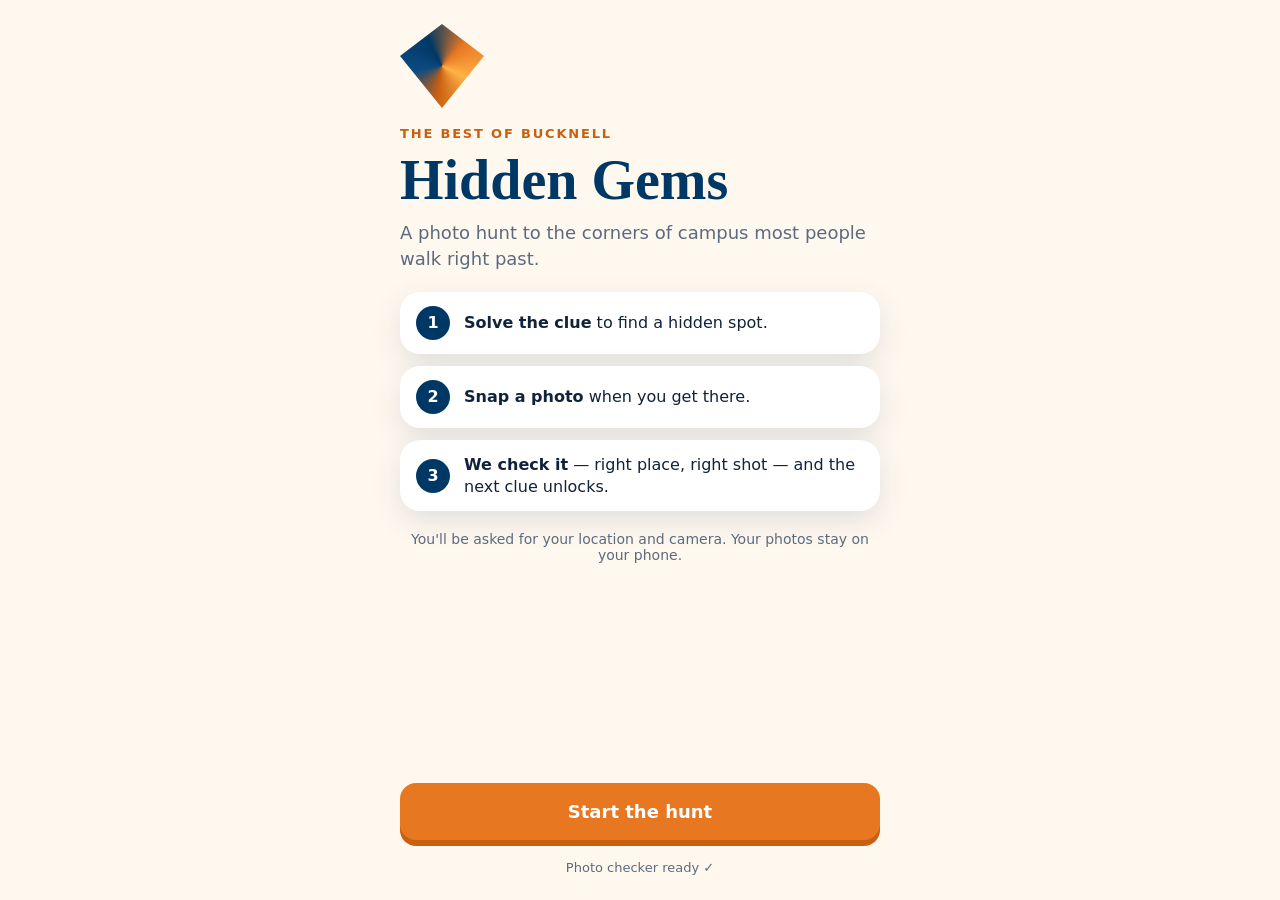
==== index.html @ e567fa02 "Hidden Gems: photo scavenger hunt PWA Co-Authored-By: Claude Opus 5.5 <noreply@anthropic.com>" ====
<!doctype html>
<html lang="en">
<head>
  <meta charset="utf-8">
  <meta name="viewport" content="width=device-width, initial-scale=1, viewport-fit=cover">
  <title>Hidden Gems · Bucknell</title>
  <meta name="description" content="A photo scavenger hunt to the corners of Bucknell most people walk past.">
  <meta name="theme-color" content="#003865">
  <link rel="manifest" href="manifest.webmanifest">
  <link rel="icon" href="icons/icon.svg" type="image/svg+xml">
  <link rel="apple-touch-icon" href="icons/icon-180.png">
  <meta name="apple-mobile-web-app-capable" content="yes">
  <meta name="mobile-web-app-capable" content="yes">
  <meta name="apple-mobile-web-app-status-bar-style" content="black-translucent">
  <meta name="apple-mobile-web-app-title" content="Hidden Gems">
  <link rel="stylesheet" href="styles.css">
  <script src="vendor/tf.min.js" defer></script>
  <script src="app.js" type="module"></script>
</head>
<body>
  <div class="judge-badge" id="judge-badge" hidden>Judge mode</div>

  <!-- Intro -->
  <section class="screen screen-intro" id="screen-intro">
    <div class="intro-hero">
      <div class="gem-logo" aria-hidden="true"></div>
      <p class="eyebrow">The Best of Bucknell</p>
      <h1>Hidden Gems</h1>
      <p class="lede">A photo hunt to the corners of campus most people walk right past.</p>
    </div>
    <ol class="how">
      <li><span>1</span><div><strong>Solve the clue</strong> to find a hidden spot.</div></li>
      <li><span>2</span><div><strong>Snap a photo</strong> when you get there.</div></li>
      <li><span>3</span><div><strong>We check it</strong> — right place, right shot — and the next clue unlocks.</div></li>
    </ol>
    <p class="fineprint">You'll be asked for your location and camera. Your photos stay on your phone.</p>
    <div class="actions">
      <button class="btn btn-primary" id="btn-start">Start the hunt</button>
      <button class="btn btn-ghost" id="btn-resume" hidden>Continue where I left off</button>
    </div>
    <p class="model-status" id="model-status" aria-live="polite"></p>
  </section>

  <!-- Clue -->
  <section class="screen screen-clue" id="screen-clue" hidden>
    <header class="topbar">
      <div class="facets" id="facets" aria-label="Progress"></div>
      <p class="counter" id="clue-counter"></p>
    </header>
    <article class="card clue-card">
      <p class="eyebrow">Clue</p>
      <p class="clue-text" id="clue-text"></p>
      <div class="hints" id="hints"></div>
      <button class="btn btn-link" id="btn-hint">Need a hint?</button>
    </article>
    <div class="heat" id="heat" aria-live="polite">
      <div class="heat-bar"><i></i><i></i><i></i><i></i><i></i></div>
      <p class="heat-label" id="heat-label">Finding your location…</p>
    </div>
    <div class="actions sticky">
      <label class="btn btn-primary btn-camera" for="photo-input">
        <svg viewBox="0 0 24 24" aria-hidden="true"><path d="M9 4 7.2 6H4a2 2 0 0 0-2 2v10a2 2 0 0 0 2 2h16a2 2 0 0 0 2-2V8a2 2 0 0 0-2-2h-3.2L15 4H9Zm3 4.5a4.5 4.5 0 1 1 0 9 4.5 4.5 0 0 1 0-9Zm0 2a2.5 2.5 0 1 0 0 5 2.5 2.5 0 0 0 0-5Z"/></svg>
        I'm here — take the photo
      </label>
      <input type="file" id="photo-input" accept="image/*" capture="environment" hidden>
    </div>
  </section>

  <!-- Checking / result -->
  <section class="screen screen-check" id="screen-check" hidden>
    <div class="photo-frame">
      <img id="check-photo" alt="Your photo">
      <div class="scan" id="scan"></div>
    </div>
    <ul class="checks">
      <li id="check-loc"><span class="dot"></span><div><strong>Location</strong><small></small></div></li>
      <li id="check-img"><span class="dot"></span><div><strong>Photo match</strong><small></small></div></li>
    </ul>
    <div class="result" id="result" hidden>
      <h2 id="result-title"></h2>
      <p id="result-body"></p>
      <div class="actions">
        <label class="btn btn-primary" for="photo-input" id="btn-retry">Try another photo</label>
        <button class="btn btn-ghost" id="btn-back">Back to the clue</button>
        <button class="btn btn-ghost" id="btn-keep" hidden>Keep this photo &amp; move on</button>
      </div>
    </div>
  </section>

  <!-- Found -->
  <section class="screen screen-found" id="screen-found" hidden>
    <div class="burst" aria-hidden="true"></div>
    <p class="eyebrow" id="found-counter"></p>
    <h2 id="found-name"></h2>
    <img class="found-photo" id="found-photo" alt="">
    <div class="card fact">
      <p class="eyebrow">Hidden fact</p>
      <p id="found-fact"></p>
    </div>
    <div class="actions">
      <button class="btn btn-primary" id="btn-next">Next clue</button>
    </div>
  </section>

  <!-- Album -->
  <section class="screen screen-album" id="screen-album" hidden>
    <canvas class="confetti" id="confetti" aria-hidden="true"></canvas>
    <p class="eyebrow">Hunt complete</p>
    <h1>Your Hidden Gems</h1>
    <p class="lede" id="album-summary"></p>
    <div class="album-grid" id="album-grid"></div>
    <div class="actions">
      <button class="btn btn-primary" id="btn-share" disabled>Preparing your album…</button>
      <button class="btn btn-ghost" id="btn-reset">Play again</button>
    </div>
  </section>

  <div class="toast" id="toast" role="status" hidden></div>
</body>
</html>
---- styles.css ----
:root {
  --navy: #003865;
  --navy-2: #0b4a80;
  --orange: #e87722;
  --orange-2: #c95f10;
  --cream: #fff8ef;
  --paper: #ffffff;
  --ink: #10233a;
  --muted: #5b6b7e;
  --line: #e7dccd;
  --ok: #1f8a5b;
  --bad: #c0392b;
  --radius: 20px;
  --shadow: 0 10px 30px rgba(0, 56, 101, .12);
  --serif: Georgia, "Times New Roman", serif;
  --sans: system-ui, -apple-system, "Segoe UI", Roboto, sans-serif;
}

* { box-sizing: border-box; }
html, body { margin: 0; }
body {
  font-family: var(--sans);
  color: var(--ink);
  background: var(--cream);
  min-height: 100dvh;
  -webkit-font-smoothing: antialiased;
  -webkit-tap-highlight-color: transparent;
}
[hidden] { display: none !important; }

.screen {
  max-width: 520px;
  margin: 0 auto;
  min-height: 100dvh;
  padding: calc(env(safe-area-inset-top) + 24px) 20px calc(env(safe-area-inset-bottom) + 24px);
  display: flex;
  flex-direction: column;
  gap: 20px;
  animation: enter .35s ease-out;
}
@keyframes enter { from { opacity: 0; transform: translateY(12px); } }

h1, h2 { font-family: var(--serif); color: var(--navy); margin: 0; line-height: 1.05; }
h1 { font-size: clamp(42px, 12vw, 56px); }
h2 { font-size: 34px; }
.eyebrow {
  margin: 0;
  font-size: 13px;
  font-weight: 700;
  letter-spacing: .14em;
  text-transform: uppercase;
  color: var(--orange-2);
}
.lede { margin: 0; font-size: 18px; line-height: 1.45; color: var(--muted); }
.fineprint { margin: 0; font-size: 14px; color: var(--muted); text-align: center; }

/* Buttons */
.actions { display: flex; flex-direction: column; gap: 10px; margin-top: auto; }
.actions.sticky {
  position: sticky;
  bottom: 0;
  padding-top: 12px;
  background: linear-gradient(to bottom, transparent, var(--cream) 30%);
}
.btn {
  appearance: none;
  border: 0;
  border-radius: 16px;
  padding: 18px 20px;
  font: 700 18px/1.2 var(--sans);
  text-align: center;
  cursor: pointer;
  display: flex;
  align-items: center;
  justify-content: center;
  gap: 10px;
  user-select: none;
  transition: transform .08s ease, background .2s ease;
}
.btn:active { transform: scale(.98); }
.btn:disabled { opacity: .6; cursor: default; }
.btn-primary { background: var(--orange); color: #fff; box-shadow: 0 6px 0 var(--orange-2); }
.btn-primary:active { box-shadow: 0 2px 0 var(--orange-2); transform: translateY(4px); }
.btn-ghost { background: transparent; color: var(--navy); border: 2px solid var(--line); }
.btn-link { background: none; color: var(--navy-2); padding: 8px 0 0; font-size: 16px; text-decoration: underline; justify-content: flex-start; }
.btn-camera svg { width: 26px; height: 26px; fill: currentColor; }

/* Intro */
.screen-intro { justify-content: center; }
.intro-hero { display: flex; flex-direction: column; gap: 10px; }
.gem-logo {
  width: 84px; height: 84px; margin-bottom: 8px;
  background: conic-gradient(from 45deg, var(--orange), #ffb347, var(--orange-2), var(--navy-2), var(--navy), var(--orange));
  clip-path: polygon(50% 0, 100% 38%, 50% 100%, 0 38%);
  animation: shimmer 6s linear infinite;
}
@keyframes shimmer { 50% { filter: brightness(1.25) saturate(1.2); } }
.how { list-style: none; padding: 0; margin: 0; display: grid; gap: 12px; }
.how li {
  display: flex; gap: 14px; align-items: center;
  background: var(--paper); border-radius: var(--radius); padding: 14px 16px;
  box-shadow: var(--shadow); font-size: 16px; line-height: 1.35;
}
.how span {
  flex: none; width: 34px; height: 34px; border-radius: 50%;
  display: grid; place-items: center;
  background: var(--navy); color: #fff; font-weight: 800;
}
.model-status { margin: 0; min-height: 1.2em; font-size: 13px; color: var(--muted); text-align: center; }

/* Clue */
.topbar { display: flex; align-items: center; justify-content: space-between; gap: 12px; }
.facets { display: flex; gap: 8px; }
.facets i {
  width: 22px; height: 22px; display: block;
  clip-path: polygon(50% 0, 100% 38%, 50% 100%, 0 38%);
  background: var(--line);
}
.facets i.done { background: linear-gradient(135deg, #ffb347, var(--orange)); }
.facets i.current { background: var(--navy); animation: pulse 1.6s ease-in-out infinite; }
@keyframes pulse { 50% { transform: scale(1.18); } }
.counter { margin: 0; font-weight: 700; color: var(--muted); font-size: 15px; }
.card { background: var(--paper); border-radius: var(--radius); padding: 22px; box-shadow: var(--shadow); }
.clue-card { display: flex; flex-direction: column; gap: 12px; border-top: 6px solid var(--orange); }
.clue-text { margin: 0; font-family: var(--serif); font-size: 24px; line-height: 1.35; color: var(--navy); }
.hints { display: grid; gap: 8px; }
.hints p, .hints figure {
  margin: 0; padding: 12px 14px; border-radius: 12px;
  background: #fff3e4; color: var(--ink); font-size: 16px; line-height: 1.4;
  animation: enter .3s ease-out;
}
.hints figure img { width: 100%; border-radius: 8px; filter: blur(6px); display: block; }
.hints figure figcaption { font-size: 14px; color: var(--muted); margin-top: 6px; }

.heat { display: flex; flex-direction: column; gap: 8px; align-items: center; }
.heat-bar { display: flex; gap: 6px; }
.heat-bar i {
  width: 44px; height: 10px; border-radius: 6px; background: var(--line); display: block;
  transition: background .4s ease;
}
.heat[data-level="0"] .heat-bar i:nth-child(-n+1) { background: #6fa8dc; }
.heat[data-level="1"] .heat-bar i:nth-child(-n+2) { background: #9ccfd8; }
.heat[data-level="2"] .heat-bar i:nth-child(-n+3) { background: #ffc46b; }
.heat[data-level="3"] .heat-bar i:nth-child(-n+4) { background: var(--orange); }
.heat[data-level="4"] .heat-bar i { background: #e2401c; }
.heat-label { margin: 0; font-size: 15px; font-weight: 600; color: var(--muted); }

/* Check */
.photo-frame {
  position: relative; border-radius: var(--radius); overflow: hidden;
  aspect-ratio: 3 / 4; max-height: 42dvh; background: var(--navy); box-shadow: var(--shadow);
  flex: none;
}
.photo-frame img { width: 100%; height: 100%; object-fit: cover; display: block; }
.scan {
  position: absolute; inset: 0;
  background: linear-gradient(to bottom, transparent 0, rgba(232, 119, 34, .0) 40%, rgba(232, 119, 34, .55) 50%, transparent 52%);
  background-size: 100% 200%;
  animation: scan 1.6s linear infinite;
}
.scan.off { display: none; }
@keyframes scan { from { background-position: 0 100%; } to { background-position: 0 -100%; } }
.checks { list-style: none; margin: 0; padding: 0; display: grid; gap: 10px; }
.checks li {
  display: flex; gap: 14px; align-items: center;
  background: var(--paper); border-radius: 14px; padding: 12px 16px;
}
.checks small { display: block; color: var(--muted); font-size: 14px; margin-top: 2px; }
.dot { flex: none; width: 26px; height: 26px; border-radius: 50%; border: 3px solid var(--line); border-top-color: var(--orange); animation: spin .8s linear infinite; }
@keyframes spin { to { transform: rotate(360deg); } }
.checks li.pass .dot, .checks li.fail .dot, .checks li.skip .dot { animation: none; border: 0; display: grid; place-items: center; color: #fff; font-weight: 900; font-size: 15px; }
.checks li.pass .dot { background: var(--ok); }
.checks li.pass .dot::after { content: "✓"; }
.checks li.fail .dot { background: var(--bad); }
.checks li.fail .dot::after { content: "✕"; }
.checks li.skip .dot { background: var(--muted); }
.checks li.skip .dot::after { content: "–"; }
.result { display: flex; flex-direction: column; gap: 10px; animation: enter .3s ease-out; }
.result h2 { font-size: 28px; }
.result p { margin: 0; font-size: 17px; line-height: 1.45; color: var(--muted); }

/* Found */
.screen-found { position: relative; text-align: center; align-items: stretch; }
.screen-found h2 { font-size: 38px; }
.found-photo { width: 100%; aspect-ratio: 1; object-fit: cover; border-radius: var(--radius); box-shadow: var(--shadow); border: 6px solid #fff; transform: rotate(-1.5deg); }
.fact { text-align: left; display: grid; gap: 8px; }
.fact p:last-child { margin: 0; font-size: 17px; line-height: 1.45; }
.burst {
  position: absolute; left: 50%; top: 40px; width: 280px; height: 280px; margin-left: -140px; z-index: -1;
  background: repeating-conic-gradient(from 0deg, rgba(232, 119, 34, .18) 0 10deg, transparent 10deg 20deg);
  border-radius: 50%;
  animation: spin 20s linear infinite;
}

/* Album */
.screen-album { position: relative; }
.confetti { position: fixed; inset: 0; width: 100%; height: 100%; pointer-events: none; z-index: 10; }
.album-grid { display: grid; grid-template-columns: 1fr 1fr; gap: 12px; }
.album-grid figure { margin: 0; background: var(--paper); border-radius: 16px; overflow: hidden; box-shadow: var(--shadow); }
.album-grid img { width: 100%; aspect-ratio: 1; object-fit: cover; display: block; }
.album-grid figcaption { padding: 10px 12px 12px; font-size: 14px; font-weight: 700; color: var(--navy); line-height: 1.3; }
.album-grid figcaption small { display: block; font-weight: 500; color: var(--muted); margin-top: 2px; }

/* Misc */
.toast {
  position: fixed; left: 50%; bottom: calc(env(safe-area-inset-bottom) + 24px); transform: translateX(-50%);
  background: var(--navy); color: #fff; padding: 12px 18px; border-radius: 12px; font-size: 15px;
  max-width: calc(100% - 32px); box-shadow: var(--shadow); z-index: 20; animation: enter .25s ease-out;
}
.judge-badge {
  position: fixed; top: calc(env(safe-area-inset-top) + 8px); right: 8px; z-index: 30;
  background: var(--navy); color: #fff; font-size: 11px; font-weight: 800; letter-spacing: .08em; text-transform: uppercase;
  padding: 4px 8px; border-radius: 6px; opacity: .85;
}

@media (prefers-reduced-motion: reduce) {
  *, *::before, *::after { animation: none !important; transition: none !important; }
}
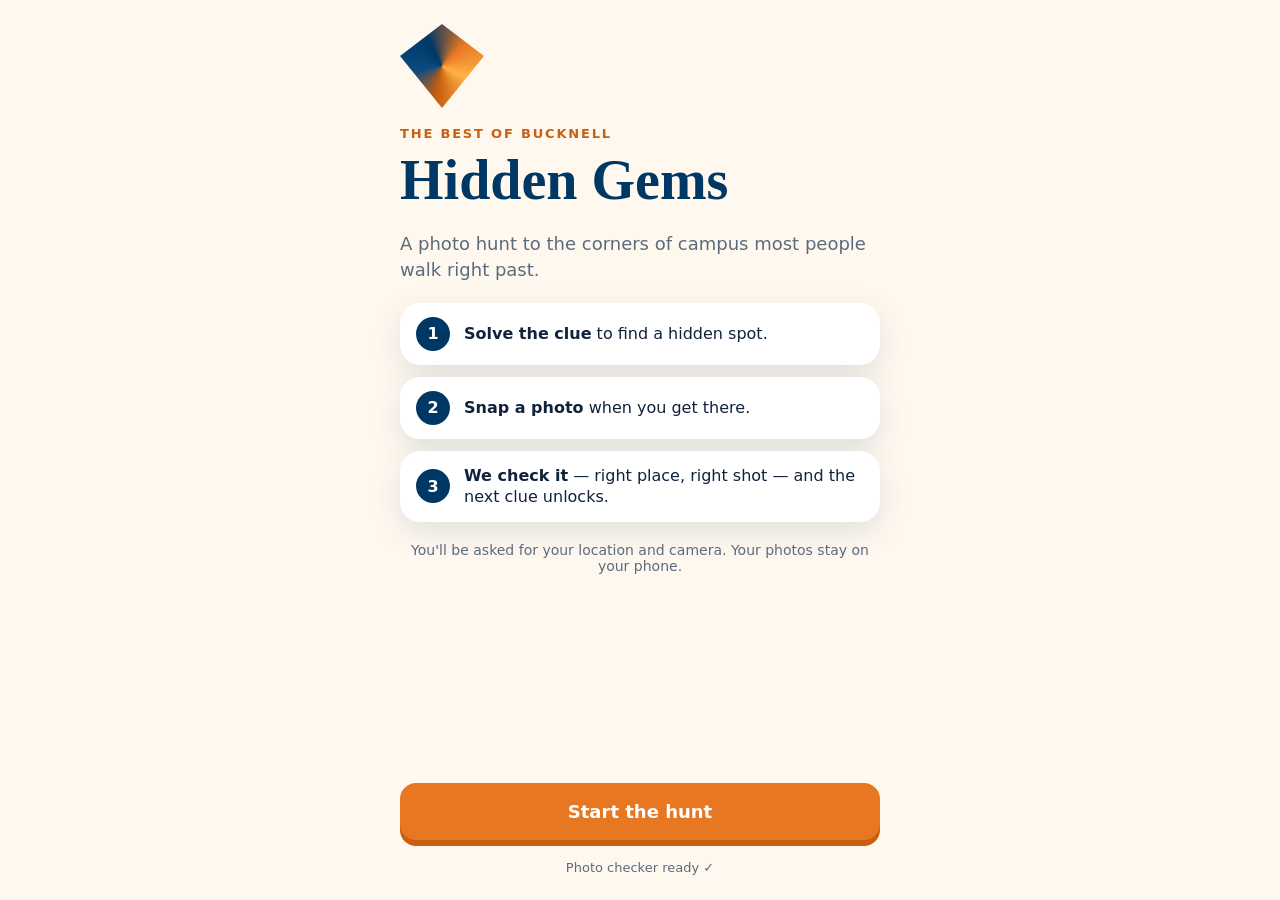
==== commit 9574d5cb: "Shutter text reveal for the intro title and found-gem names Co-Authored-By: Claude Opus 5.5 <noreply" ====
--- a/index.html
+++ b/index.html
@@ -25,7 +25,7 @@
     <div class="intro-hero">
       <div class="gem-logo" aria-hidden="true"></div>
       <p class="eyebrow">The Best of Bucknell</p>
-      <h1>Hidden Gems</h1>
+      <h1 id="intro-title">Hidden Gems</h1>
       <p class="lede">A photo hunt to the corners of campus most people walk right past.</p>
     </div>
     <ol class="how">
--- a/styles.css
+++ b/styles.css
@@ -216,3 +216,35 @@
 @media (prefers-reduced-motion: reduce) {
   *, *::before, *::after { animation: none !important; transition: none !important; }
 }
+
+/* Shutter text (shutter.js): letters blur in while three slices sweep across */
+.shutter .sh-word { display: inline-block; white-space: nowrap; }
+.shutter .sh-char { position: relative; display: inline-block; overflow: hidden; }
+.shutter .sh-main {
+  display: inline-block;
+  animation: sh-in .8s ease-out calc(var(--d) + .3s) backwards;
+}
+.shutter .sh-top, .shutter .sh-mid, .shutter .sh-bot {
+  position: absolute; inset: 0; pointer-events: none; opacity: 0;
+  animation: sh-sweep .7s ease-in-out var(--d) backwards;
+}
+.shutter .sh-top { color: var(--orange); clip-path: polygon(0 0, 100% 0, 100% 35%, 0 35%); }
+.shutter .sh-mid {
+  color: var(--navy-2); clip-path: polygon(0 35%, 100% 35%, 100% 65%, 0 65%);
+  animation-name: sh-sweep-back; animation-delay: calc(var(--d) + .1s);
+}
+.shutter .sh-bot {
+  color: var(--orange); clip-path: polygon(0 65%, 100% 65%, 100% 100%, 0 100%);
+  animation-delay: calc(var(--d) + .2s);
+}
+@keyframes sh-in { from { opacity: 0; filter: blur(10px); } to { opacity: 1; filter: blur(0); } }
+@keyframes sh-sweep {
+  0% { transform: translateX(-100%); opacity: 0; }
+  50% { opacity: 1; }
+  100% { transform: translateX(100%); opacity: 0; }
+}
+@keyframes sh-sweep-back {
+  0% { transform: translateX(100%); opacity: 0; }
+  50% { opacity: 1; }
+  100% { transform: translateX(-100%); opacity: 0; }
+}
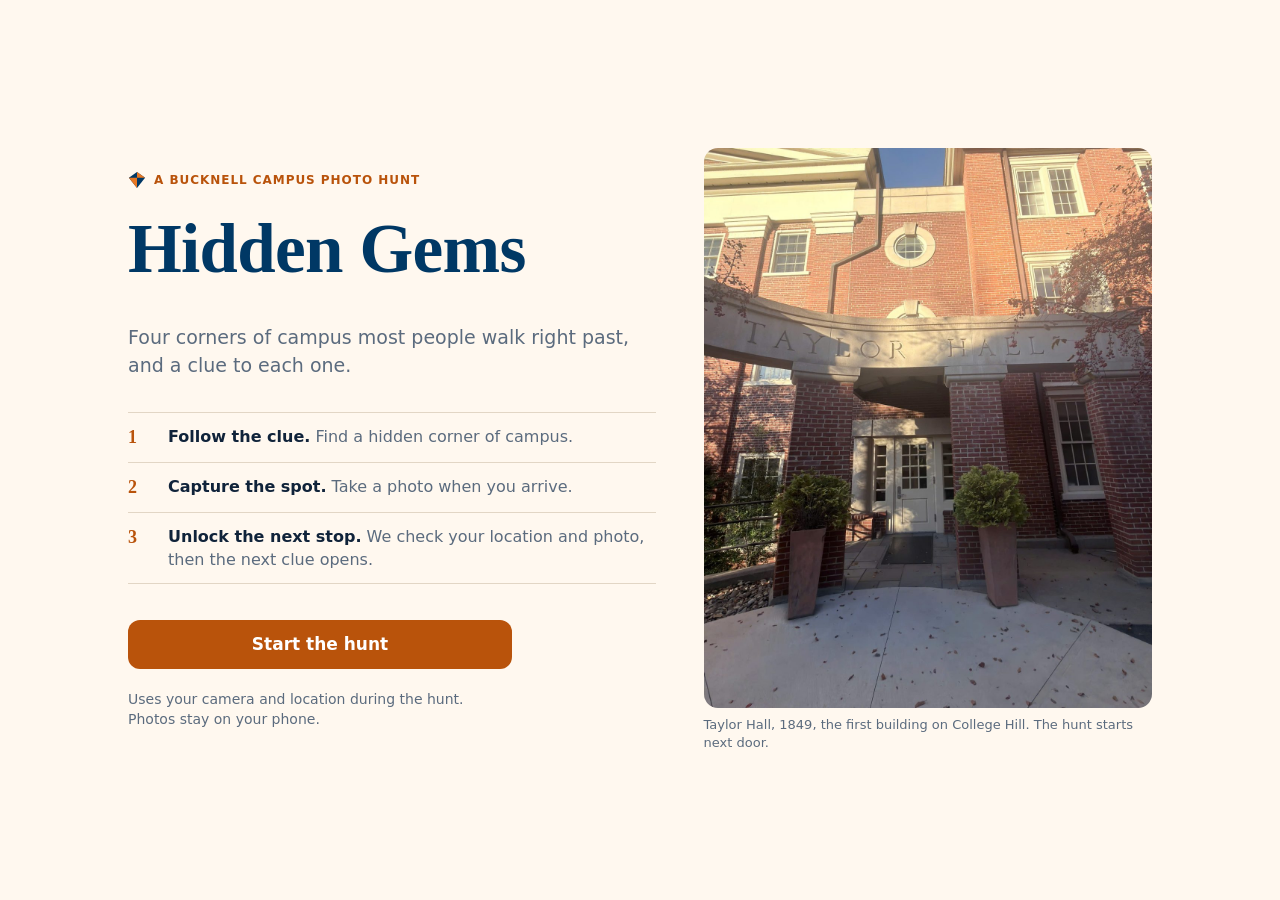
==== commit bbac4a66: "Field-guide redesign of the intro and calmer in-game UI - Intro: real Taylor Hall photo, two columns" ====
--- a/index.html
+++ b/index.html
@@ -22,23 +22,29 @@
 
   <!-- Intro -->
   <section class="screen screen-intro" id="screen-intro">
-    <div class="intro-hero">
-      <div class="gem-logo" aria-hidden="true"></div>
-      <p class="eyebrow">The Best of Bucknell</p>
+    <figure class="intro-photo">
+      <img src="images/taylor-hall.jpg" width="1200" height="1500"
+        alt="The carved stone arch reading TAYLOR HALL over a brick entrance, framed by crabapple branches">
+      <figcaption>Taylor Hall, 1849<span class="cap-long">, the first building on College Hill</span>. The hunt starts next door.</figcaption>
+    </figure>
+    <div class="intro-copy">
+      <p class="eyebrow brand">
+        <svg class="mark" viewBox="0 0 20 20" aria-hidden="true"><path d="M10 1 19 7.5 10 19 1 7.5Z" fill="#003865"/><path d="M10 1 19 7.5H10Z M1 7.5H10V19Z" fill="#e87722"/></svg>
+        A Bucknell campus photo hunt
+      </p>
       <h1 id="intro-title">Hidden Gems</h1>
-      <p class="lede">A photo hunt to the corners of campus most people walk right past.</p>
+      <p class="lede"><span id="stop-count">Four</span> corners of campus most people walk right past, and a clue to each one.</p>
+      <ol class="how">
+        <li><span class="num">1</span><p><strong>Follow the clue.</strong> Find a hidden corner of campus.</p></li>
+        <li><span class="num">2</span><p><strong>Capture the spot.</strong> Take a photo when you arrive.</p></li>
+        <li><span class="num">3</span><p><strong>Unlock the next stop.</strong> We check your location and photo, then the next clue opens.</p></li>
+      </ol>
+      <div class="intro-actions">
+        <button class="btn btn-primary" id="btn-resume" hidden>Continue your hunt</button>
+        <button class="btn btn-primary" id="btn-start">Start the hunt</button>
+        <p class="fineprint">Uses your camera and location during the hunt. Photos stay on your phone.</p>
+      </div>
     </div>
-    <ol class="how">
-      <li><span>1</span><div><strong>Solve the clue</strong> to find a hidden spot.</div></li>
-      <li><span>2</span><div><strong>Snap a photo</strong> when you get there.</div></li>
-      <li><span>3</span><div><strong>We check it</strong> — right place, right shot — and the next clue unlocks.</div></li>
-    </ol>
-    <p class="fineprint">You'll be asked for your location and camera. Your photos stay on your phone.</p>
-    <div class="actions">
-      <button class="btn btn-primary" id="btn-start">Start the hunt</button>
-      <button class="btn btn-ghost" id="btn-resume" hidden>Continue where I left off</button>
-    </div>
-    <p class="model-status" id="model-status" aria-live="polite"></p>
   </section>
 
   <!-- Clue -->
@@ -89,7 +95,6 @@
 
   <!-- Found -->
   <section class="screen screen-found" id="screen-found" hidden>
-    <div class="burst" aria-hidden="true"></div>
     <p class="eyebrow" id="found-counter"></p>
     <h2 id="found-name"></h2>
     <img class="found-photo" id="found-photo" alt="">
--- a/styles.css
+++ b/styles.css
@@ -1,17 +1,20 @@
 :root {
   --navy: #003865;
   --navy-2: #0b4a80;
-  --orange: #e87722;
-  --orange-2: #c95f10;
+  --orange: #e87722;      /* accents without text on them */
+  --orange-ink: #b9530b;  /* orange that carries text: 4.9:1 with white, 4.6:1 on cream */
+  --orange-ink-hover: #a2480a;
+  --orange-ink-active: #8a3d08;
   --cream: #fff8ef;
   --paper: #ffffff;
   --ink: #10233a;
-  --muted: #5b6b7e;
-  --line: #e7dccd;
+  --muted: #5b6b7e;       /* 5.1:1 on cream */
+  --line: #e2d6c5;
   --ok: #1f8a5b;
   --bad: #c0392b;
-  --radius: 20px;
-  --shadow: 0 10px 30px rgba(0, 56, 101, .12);
+  --radius: 14px;
+  --shadow: 0 8px 24px rgba(0, 56, 101, .12);
+  --s1: 8px; --s2: 12px; --s3: 16px; --s4: 24px; --s5: 32px; --s6: 48px;
   --serif: Georgia, "Times New Roman", serif;
   --sans: system-ui, -apple-system, "Segoe UI", Roboto, sans-serif;
 }
@@ -20,6 +23,8 @@
 html, body { margin: 0; }
 body {
   font-family: var(--sans);
+  font-size: 17px;
+  line-height: 1.5;
   color: var(--ink);
   background: var(--cream);
   min-height: 100dvh;
@@ -27,47 +32,49 @@
   -webkit-tap-highlight-color: transparent;
 }
 [hidden] { display: none !important; }
+:focus-visible { outline: 3px solid var(--navy); outline-offset: 3px; }
 
 .screen {
   max-width: 520px;
   margin: 0 auto;
   min-height: 100dvh;
-  padding: calc(env(safe-area-inset-top) + 24px) 20px calc(env(safe-area-inset-bottom) + 24px);
+  padding: calc(env(safe-area-inset-top) + var(--s4)) 20px calc(env(safe-area-inset-bottom) + var(--s4));
   display: flex;
   flex-direction: column;
-  gap: 20px;
-  animation: enter .35s ease-out;
-}
-@keyframes enter { from { opacity: 0; transform: translateY(12px); } }
-
-h1, h2 { font-family: var(--serif); color: var(--navy); margin: 0; line-height: 1.05; }
-h1 { font-size: clamp(42px, 12vw, 56px); }
-h2 { font-size: 34px; }
+  gap: var(--s4);
+  animation: enter .3s ease-out;
+}
+@keyframes enter { from { opacity: 0; transform: translateY(8px); } }
+
+h1, h2 { font-family: var(--serif); color: var(--navy); margin: 0; line-height: 1.05; font-weight: 700; }
+h1 { font-size: clamp(40px, 11vw, 56px); letter-spacing: -.01em; }
+h2 { font-size: 32px; }
+p { margin: 0; }
 .eyebrow {
-  margin: 0;
-  font-size: 13px;
+  font-size: 12px;
   font-weight: 700;
-  letter-spacing: .14em;
+  letter-spacing: .08em;
   text-transform: uppercase;
-  color: var(--orange-2);
-}
-.lede { margin: 0; font-size: 18px; line-height: 1.45; color: var(--muted); }
-.fineprint { margin: 0; font-size: 14px; color: var(--muted); text-align: center; }
+  color: var(--orange-ink);
+}
+.lede { font-size: 18px; line-height: 1.5; color: var(--muted); max-width: 36rem; }
+.fineprint { font-size: 14px; line-height: 1.45; color: var(--muted); }
 
 /* Buttons */
-.actions { display: flex; flex-direction: column; gap: 10px; margin-top: auto; }
+.actions { display: flex; flex-direction: column; gap: var(--s2); margin-top: auto; }
 .actions.sticky {
   position: sticky;
   bottom: 0;
-  padding-top: 12px;
+  padding-top: var(--s2);
   background: linear-gradient(to bottom, transparent, var(--cream) 30%);
 }
 .btn {
   appearance: none;
   border: 0;
-  border-radius: 16px;
-  padding: 18px 20px;
-  font: 700 18px/1.2 var(--sans);
+  border-radius: 12px;
+  min-height: 48px;
+  padding: 14px 20px;
+  font: 700 17px/1.2 var(--sans);
   text-align: center;
   cursor: pointer;
   display: flex;
@@ -75,67 +82,100 @@
   justify-content: center;
   gap: 10px;
   user-select: none;
-  transition: transform .08s ease, background .2s ease;
-}
-.btn:active { transform: scale(.98); }
-.btn:disabled { opacity: .6; cursor: default; }
-.btn-primary { background: var(--orange); color: #fff; box-shadow: 0 6px 0 var(--orange-2); }
-.btn-primary:active { box-shadow: 0 2px 0 var(--orange-2); transform: translateY(4px); }
-.btn-ghost { background: transparent; color: var(--navy); border: 2px solid var(--line); }
-.btn-link { background: none; color: var(--navy-2); padding: 8px 0 0; font-size: 16px; text-decoration: underline; justify-content: flex-start; }
-.btn-camera svg { width: 26px; height: 26px; fill: currentColor; }
-
-/* Intro */
-.screen-intro { justify-content: center; }
-.intro-hero { display: flex; flex-direction: column; gap: 10px; }
-.gem-logo {
-  width: 84px; height: 84px; margin-bottom: 8px;
-  background: conic-gradient(from 45deg, var(--orange), #ffb347, var(--orange-2), var(--navy-2), var(--navy), var(--orange));
-  clip-path: polygon(50% 0, 100% 38%, 50% 100%, 0 38%);
-  animation: shimmer 6s linear infinite;
-}
-@keyframes shimmer { 50% { filter: brightness(1.25) saturate(1.2); } }
-.how { list-style: none; padding: 0; margin: 0; display: grid; gap: 12px; }
+  transition: background-color .15s ease, border-color .15s ease, color .15s ease;
+}
+.btn:disabled { opacity: .55; cursor: default; }
+.btn-primary { background: var(--orange-ink); color: #fff; }
+.btn-primary:hover { background: var(--orange-ink-hover); }
+.btn-primary:active { background: var(--orange-ink-active); }
+.btn-ghost { background: transparent; color: var(--navy); border: 1.5px solid #c9bba6; }
+.btn-ghost:hover { border-color: var(--navy); background: rgba(0, 56, 101, .04); }
+.btn-ghost:active { background: rgba(0, 56, 101, .08); }
+.btn-ghost.armed { border-color: var(--bad); color: var(--bad); }
+.btn-link {
+  background: none; color: var(--navy-2); min-height: 44px; padding: 0;
+  font-size: 16px; font-weight: 600; text-decoration: underline; text-underline-offset: 3px;
+  justify-content: flex-start; align-self: flex-start;
+}
+.btn-link:hover { color: var(--navy); }
+.btn-camera svg { width: 24px; height: 24px; fill: currentColor; }
+
+/* Intro: one column on phones, text + photo side by side on desktop */
+.screen-intro { gap: var(--s4); }
+.intro-photo { margin: 0; display: grid; gap: var(--s1); }
+.intro-photo img {
+  display: block; width: 100%; height: auto;
+  aspect-ratio: 2 / 1; max-height: 26vh; object-fit: cover; object-position: 50% 36%;
+  border-radius: var(--radius);
+}
+.intro-photo figcaption { font-size: 13px; line-height: 1.4; color: var(--muted); }
+.intro-photo .cap-long { display: none; }
+.intro-copy { display: flex; flex-direction: column; gap: var(--s3); }
+.brand { display: flex; align-items: center; gap: var(--s1); }
+.brand .mark { width: 18px; height: 18px; flex: none; }
+.intro-copy h1 { white-space: nowrap; }
+.how { list-style: none; padding: 0; margin: var(--s1) 0 0; max-width: 36rem; }
 .how li {
-  display: flex; gap: 14px; align-items: center;
-  background: var(--paper); border-radius: var(--radius); padding: 14px 16px;
-  box-shadow: var(--shadow); font-size: 16px; line-height: 1.35;
-}
-.how span {
-  flex: none; width: 34px; height: 34px; border-radius: 50%;
-  display: grid; place-items: center;
-  background: var(--navy); color: #fff; font-weight: 800;
-}
-.model-status { margin: 0; min-height: 1.2em; font-size: 13px; color: var(--muted); text-align: center; }
+  display: grid; grid-template-columns: 28px 1fr; gap: var(--s2);
+  padding: var(--s2) 0; border-top: 1px solid var(--line);
+}
+.how li:last-child { border-bottom: 1px solid var(--line); }
+.how .num { font-family: var(--serif); font-size: 18px; font-weight: 700; color: var(--orange-ink); line-height: 1.4; }
+.how p { font-size: 16px; line-height: 1.45; color: var(--muted); }
+.how strong { color: var(--ink); }
+.intro-actions { display: flex; flex-direction: column; gap: var(--s2); margin-top: var(--s2); max-width: 24rem; }
+.intro-actions .fineprint { margin-top: var(--s1); }
+
+/* Short phones: put the photo after the copy so the CTA stays on the first screen. */
+@media (max-height: 720px) and (max-width: 899px) {
+  .intro-photo { order: 2; }
+  .intro-copy { order: 1; gap: var(--s2); }
+}
+
+@media (min-width: 900px) {
+  .screen-intro {
+    max-width: 1120px;
+    display: grid;
+    grid-template-columns: minmax(0, 1fr) minmax(0, 0.85fr);
+    align-items: center;
+    column-gap: var(--s6);
+    padding-left: var(--s6); padding-right: var(--s6);
+  }
+  .intro-photo { order: 2; }
+  .intro-photo img { aspect-ratio: 4 / 5; max-height: 78vh; object-position: 50% 40%; }
+  .intro-copy { order: 1; gap: var(--s4); max-width: 34rem; }
+  .intro-copy h1 { font-size: clamp(56px, 5.4vw, 72px); }
+  .intro-photo .cap-long { display: inline; }
+  .lede { font-size: 19px; }
+}
 
 /* Clue */
-.topbar { display: flex; align-items: center; justify-content: space-between; gap: 12px; }
-.facets { display: flex; gap: 8px; }
+.topbar { display: flex; align-items: center; justify-content: space-between; gap: var(--s2); }
+.facets { display: flex; gap: var(--s1); }
 .facets i {
-  width: 22px; height: 22px; display: block;
+  width: 18px; height: 18px; display: block;
   clip-path: polygon(50% 0, 100% 38%, 50% 100%, 0 38%);
   background: var(--line);
 }
-.facets i.done { background: linear-gradient(135deg, #ffb347, var(--orange)); }
-.facets i.current { background: var(--navy); animation: pulse 1.6s ease-in-out infinite; }
-@keyframes pulse { 50% { transform: scale(1.18); } }
-.counter { margin: 0; font-weight: 700; color: var(--muted); font-size: 15px; }
-.card { background: var(--paper); border-radius: var(--radius); padding: 22px; box-shadow: var(--shadow); }
-.clue-card { display: flex; flex-direction: column; gap: 12px; border-top: 6px solid var(--orange); }
-.clue-text { margin: 0; font-family: var(--serif); font-size: 24px; line-height: 1.35; color: var(--navy); }
-.hints { display: grid; gap: 8px; }
+.facets i.done { background: var(--orange); }
+.facets i.current { background: var(--navy); }
+.counter { font-weight: 700; color: var(--muted); font-size: 15px; }
+.card { background: var(--paper); border-radius: var(--radius); padding: var(--s4); border: 1px solid var(--line); }
+.clue-card { display: flex; flex-direction: column; gap: var(--s2); border-top: 4px solid var(--orange); }
+.clue-text { font-family: var(--serif); font-size: 24px; line-height: 1.35; color: var(--navy); }
+.hints { display: grid; gap: var(--s1); }
 .hints p, .hints figure {
-  margin: 0; padding: 12px 14px; border-radius: 12px;
-  background: #fff3e4; color: var(--ink); font-size: 16px; line-height: 1.4;
-  animation: enter .3s ease-out;
+  margin: 0; padding: var(--s2) 14px; border-radius: 10px;
+  background: #fff3e4; color: var(--ink); font-size: 16px; line-height: 1.45;
+  animation: enter .25s ease-out;
 }
 .hints figure img { width: 100%; border-radius: 8px; filter: blur(6px); display: block; }
 .hints figure figcaption { font-size: 14px; color: var(--muted); margin-top: 6px; }
 
-.heat { display: flex; flex-direction: column; gap: 8px; align-items: center; }
+.heat { display: flex; flex-direction: column; gap: var(--s1); align-items: center; text-align: center; }
 .heat-bar { display: flex; gap: 6px; }
 .heat-bar i {
-  width: 44px; height: 10px; border-radius: 6px; background: var(--line); display: block;
+  width: 44px; height: 8px; border-radius: 4px; background: var(--line); display: block;
   transition: background .4s ease;
 }
 .heat[data-level="0"] .heat-bar i:nth-child(-n+1) { background: #6fa8dc; }
@@ -143,68 +183,62 @@
 .heat[data-level="2"] .heat-bar i:nth-child(-n+3) { background: #ffc46b; }
 .heat[data-level="3"] .heat-bar i:nth-child(-n+4) { background: var(--orange); }
 .heat[data-level="4"] .heat-bar i { background: #e2401c; }
-.heat-label { margin: 0; font-size: 15px; font-weight: 600; color: var(--muted); }
+.heat-label { font-size: 15px; font-weight: 600; color: var(--muted); max-width: 30rem; }
 
 /* Check */
 .photo-frame {
   position: relative; border-radius: var(--radius); overflow: hidden;
-  aspect-ratio: 3 / 4; max-height: 42dvh; background: var(--navy); box-shadow: var(--shadow);
+  aspect-ratio: 3 / 4; max-height: 42dvh; background: var(--navy);
   flex: none;
 }
 .photo-frame img { width: 100%; height: 100%; object-fit: cover; display: block; }
 .scan {
   position: absolute; inset: 0;
-  background: linear-gradient(to bottom, transparent 0, rgba(232, 119, 34, .0) 40%, rgba(232, 119, 34, .55) 50%, transparent 52%);
+  background: linear-gradient(to bottom, transparent 0, rgba(232, 119, 34, 0) 40%, rgba(232, 119, 34, .5) 50%, transparent 52%);
   background-size: 100% 200%;
   animation: scan 1.6s linear infinite;
 }
 .scan.off { display: none; }
 @keyframes scan { from { background-position: 0 100%; } to { background-position: 0 -100%; } }
-.checks { list-style: none; margin: 0; padding: 0; display: grid; gap: 10px; }
+.checks { list-style: none; margin: 0; padding: 0; display: grid; gap: var(--s1); }
 .checks li {
   display: flex; gap: 14px; align-items: center;
-  background: var(--paper); border-radius: 14px; padding: 12px 16px;
+  background: var(--paper); border: 1px solid var(--line); border-radius: 12px; padding: var(--s2) var(--s3);
 }
 .checks small { display: block; color: var(--muted); font-size: 14px; margin-top: 2px; }
-.dot { flex: none; width: 26px; height: 26px; border-radius: 50%; border: 3px solid var(--line); border-top-color: var(--orange); animation: spin .8s linear infinite; }
+.dot { flex: none; width: 24px; height: 24px; border-radius: 50%; border: 3px solid var(--line); border-top-color: var(--orange); animation: spin .8s linear infinite; }
 @keyframes spin { to { transform: rotate(360deg); } }
-.checks li.pass .dot, .checks li.fail .dot, .checks li.skip .dot { animation: none; border: 0; display: grid; place-items: center; color: #fff; font-weight: 900; font-size: 15px; }
+.checks li.pass .dot, .checks li.fail .dot, .checks li.skip .dot, .checks li.unavailable .dot { animation: none; border: 0; display: grid; place-items: center; color: #fff; font-weight: 900; font-size: 14px; }
 .checks li.pass .dot { background: var(--ok); }
 .checks li.pass .dot::after { content: "✓"; }
 .checks li.fail .dot { background: var(--bad); }
 .checks li.fail .dot::after { content: "✕"; }
-.checks li.skip .dot { background: var(--muted); }
-.checks li.skip .dot::after { content: "–"; }
-.result { display: flex; flex-direction: column; gap: 10px; animation: enter .3s ease-out; }
+.checks li.skip .dot, .checks li.unavailable .dot { background: var(--muted); }
+.checks li.skip .dot::after, .checks li.unavailable .dot::after { content: "–"; }
+.result { display: flex; flex-direction: column; gap: var(--s2); animation: enter .25s ease-out; }
 .result h2 { font-size: 28px; }
-.result p { margin: 0; font-size: 17px; line-height: 1.45; color: var(--muted); }
+.result p { font-size: 17px; line-height: 1.5; color: var(--muted); }
 
 /* Found */
-.screen-found { position: relative; text-align: center; align-items: stretch; }
-.screen-found h2 { font-size: 38px; }
-.found-photo { width: 100%; aspect-ratio: 1; object-fit: cover; border-radius: var(--radius); box-shadow: var(--shadow); border: 6px solid #fff; transform: rotate(-1.5deg); }
-.fact { text-align: left; display: grid; gap: 8px; }
-.fact p:last-child { margin: 0; font-size: 17px; line-height: 1.45; }
-.burst {
-  position: absolute; left: 50%; top: 40px; width: 280px; height: 280px; margin-left: -140px; z-index: -1;
-  background: repeating-conic-gradient(from 0deg, rgba(232, 119, 34, .18) 0 10deg, transparent 10deg 20deg);
-  border-radius: 50%;
-  animation: spin 20s linear infinite;
-}
+.screen-found { text-align: center; align-items: stretch; }
+.screen-found h2 { font-size: 36px; }
+.found-photo { width: 100%; aspect-ratio: 1; object-fit: cover; border-radius: var(--radius); box-shadow: var(--shadow); border: 6px solid #fff; }
+.fact { text-align: left; display: grid; gap: var(--s1); }
+.fact p:last-child { font-size: 17px; line-height: 1.5; }
 
 /* Album */
 .screen-album { position: relative; }
 .confetti { position: fixed; inset: 0; width: 100%; height: 100%; pointer-events: none; z-index: 10; }
-.album-grid { display: grid; grid-template-columns: 1fr 1fr; gap: 12px; }
-.album-grid figure { margin: 0; background: var(--paper); border-radius: 16px; overflow: hidden; box-shadow: var(--shadow); }
+.album-grid { display: grid; grid-template-columns: 1fr 1fr; gap: var(--s2); }
+.album-grid figure { margin: 0; background: var(--paper); border: 1px solid var(--line); border-radius: 12px; overflow: hidden; }
 .album-grid img { width: 100%; aspect-ratio: 1; object-fit: cover; display: block; }
-.album-grid figcaption { padding: 10px 12px 12px; font-size: 14px; font-weight: 700; color: var(--navy); line-height: 1.3; }
+.album-grid figcaption { padding: 10px var(--s2) var(--s2); font-size: 14px; font-weight: 700; color: var(--navy); line-height: 1.3; }
 .album-grid figcaption small { display: block; font-weight: 500; color: var(--muted); margin-top: 2px; }
 
 /* Misc */
 .toast {
-  position: fixed; left: 50%; bottom: calc(env(safe-area-inset-bottom) + 24px); transform: translateX(-50%);
-  background: var(--navy); color: #fff; padding: 12px 18px; border-radius: 12px; font-size: 15px;
+  position: fixed; left: 50%; bottom: calc(env(safe-area-inset-bottom) + var(--s4)); transform: translateX(-50%);
+  background: var(--navy); color: #fff; padding: var(--s2) 18px; border-radius: 12px; font-size: 15px;
   max-width: calc(100% - 32px); box-shadow: var(--shadow); z-index: 20; animation: enter .25s ease-out;
 }
 .judge-badge {
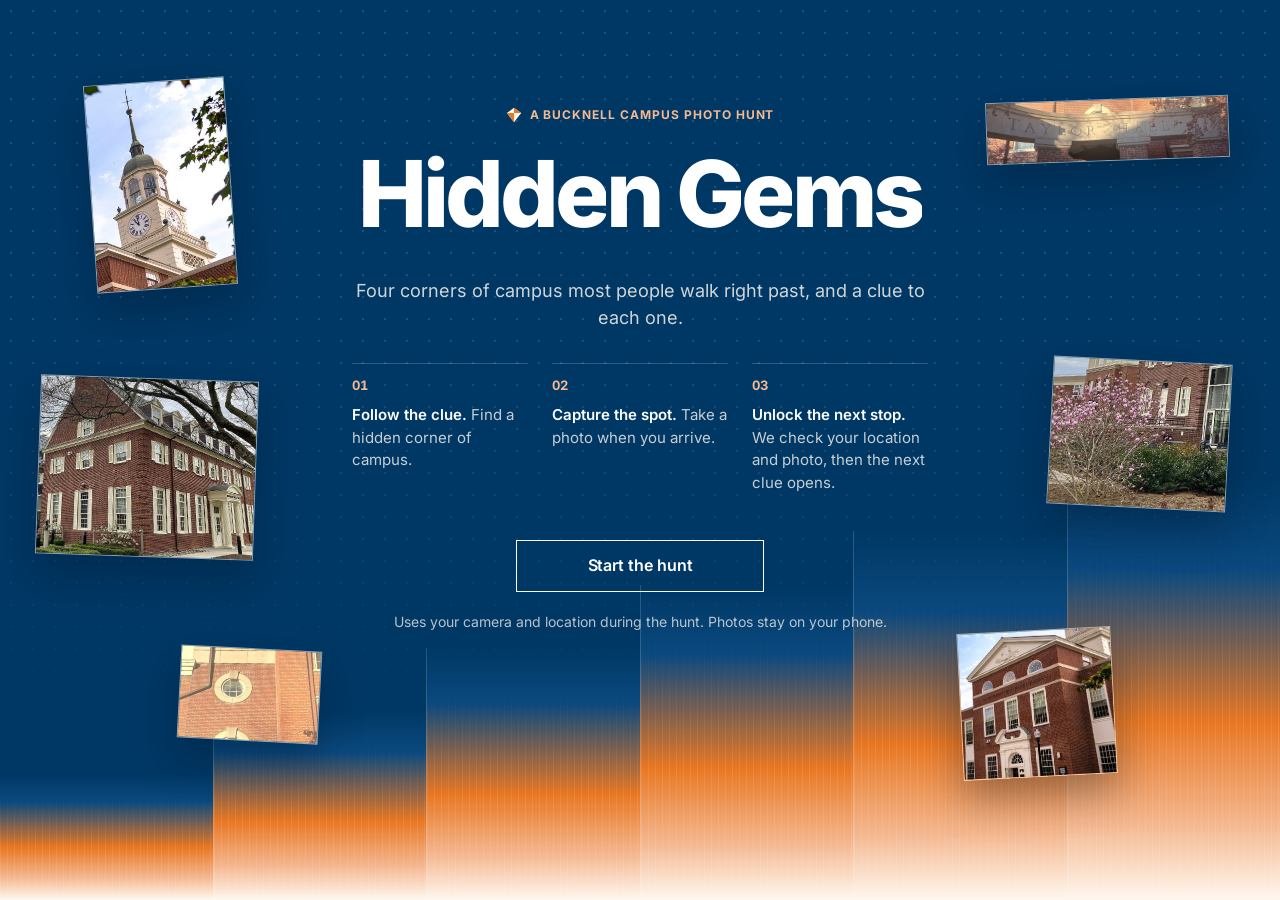
==== commit 51474058: "Slitted-glass hero with floating campus photos, Inter, square corners - Intro: navy hero with dot gr" ====
--- a/index.html
+++ b/index.html
@@ -13,6 +13,7 @@
   <meta name="mobile-web-app-capable" content="yes">
   <meta name="apple-mobile-web-app-status-bar-style" content="black-translucent">
   <meta name="apple-mobile-web-app-title" content="Hidden Gems">
+  <link rel="preload" href="fonts/inter-latin-wght-normal.woff2" as="font" type="font/woff2" crossorigin>
   <link rel="stylesheet" href="styles.css">
   <script src="vendor/tf.min.js" defer></script>
   <script src="app.js" type="module"></script>
@@ -22,26 +23,36 @@
 
   <!-- Intro -->
   <section class="screen screen-intro" id="screen-intro">
-    <figure class="intro-photo">
-      <img src="images/taylor-hall.jpg" width="1200" height="1500"
-        alt="The carved stone arch reading TAYLOR HALL over a brick entrance, framed by crabapple branches">
-      <figcaption>Taylor Hall, 1849<span class="cap-long">, the first building on College Hill</span>. The hunt starts next door.</figcaption>
-    </figure>
+    <div class="intro-bg" aria-hidden="true">
+      <div class="dots"></div>
+      <div class="bars">
+        <i style="--h:14%; --p:0s"></i><i style="--h:21%; --p:-1.2s"></i><i style="--h:28%; --p:-2.4s"></i>
+        <i style="--h:35%; --p:-3.6s"></i><i style="--h:41%; --p:-4.8s"></i><i style="--h:47%; --p:-6s"></i>
+      </div>
+    </div>
+    <div class="floats" aria-hidden="true">
+      <img class="float f1" src="images/float/library-tower.jpg" width="268" height="397" alt="">
+      <img class="float f2" src="images/float/hildreth.jpg" width="640" height="525" alt="">
+      <img class="float f3" src="images/float/taylor-arch.jpg" width="640" height="160" alt="">
+      <img class="float f4" src="images/float/magnolia.jpg" width="480" height="396" alt="">
+      <img class="float f5" src="images/float/taylor-window.jpg" width="504" height="330" alt="">
+      <img class="float f6" src="images/float/library-front.jpg" width="415" height="398" alt="">
+    </div>
     <div class="intro-copy">
       <p class="eyebrow brand">
-        <svg class="mark" viewBox="0 0 20 20" aria-hidden="true"><path d="M10 1 19 7.5 10 19 1 7.5Z" fill="#003865"/><path d="M10 1 19 7.5H10Z M1 7.5H10V19Z" fill="#e87722"/></svg>
+        <svg class="mark" viewBox="0 0 20 20" aria-hidden="true"><path d="M10 1 19 7.5 10 19 1 7.5Z" fill="#fff8ef"/><path d="M10 1 19 7.5H10Z M1 7.5H10V19Z" fill="#e87722"/></svg>
         A Bucknell campus photo hunt
       </p>
       <h1 id="intro-title">Hidden Gems</h1>
       <p class="lede"><span id="stop-count">Four</span> corners of campus most people walk right past, and a clue to each one.</p>
       <ol class="how">
-        <li><span class="num">1</span><p><strong>Follow the clue.</strong> Find a hidden corner of campus.</p></li>
-        <li><span class="num">2</span><p><strong>Capture the spot.</strong> Take a photo when you arrive.</p></li>
-        <li><span class="num">3</span><p><strong>Unlock the next stop.</strong> We check your location and photo, then the next clue opens.</p></li>
+        <li><span class="num">01</span><p><strong>Follow the clue.</strong> Find a hidden corner of campus.</p></li>
+        <li><span class="num">02</span><p><strong>Capture the spot.</strong> Take a photo when you arrive.</p></li>
+        <li><span class="num">03</span><p><strong>Unlock the next stop.</strong> We check your location and photo, then the next clue opens.</p></li>
       </ol>
       <div class="intro-actions">
-        <button class="btn btn-primary" id="btn-resume" hidden>Continue your hunt</button>
-        <button class="btn btn-primary" id="btn-start">Start the hunt</button>
+        <button class="btn btn-primary magnetic" id="btn-resume" hidden>Continue your hunt</button>
+        <button class="btn btn-primary magnetic" id="btn-start">Start the hunt</button>
         <p class="fineprint">Uses your camera and location during the hunt. Photos stay on your phone.</p>
       </div>
     </div>
@@ -95,8 +106,10 @@
 
   <!-- Found -->
   <section class="screen screen-found" id="screen-found" hidden>
-    <p class="eyebrow" id="found-counter"></p>
-    <h2 id="found-name"></h2>
+    <header class="found-head">
+      <p class="eyebrow" id="found-counter"></p>
+      <h2 id="found-name"></h2>
+    </header>
     <img class="found-photo" id="found-photo" alt="">
     <div class="card fact">
       <p class="eyebrow">Hidden fact</p>
--- a/styles.css
+++ b/styles.css
@@ -1,10 +1,18 @@
+@font-face {
+  font-family: "Inter";
+  src: url("fonts/inter-latin-wght-normal.woff2") format("woff2");
+  font-weight: 100 900;
+  font-style: normal;
+  font-display: swap;
+}
+
 :root {
   --navy: #003865;
   --navy-2: #0b4a80;
+  --navy-3: #002a4d;
   --orange: #e87722;      /* accents without text on them */
-  --orange-ink: #b9530b;  /* orange that carries text: 4.9:1 with white, 4.6:1 on cream */
-  --orange-ink-hover: #a2480a;
-  --orange-ink-active: #8a3d08;
+  --orange-ink: #b9530b;  /* orange that carries text on cream: 4.6:1 */
+  --peach: #f4b78f;       /* text accent on navy: 6.8:1 */
   --cream: #fff8ef;
   --paper: #ffffff;
   --ink: #10233a;
@@ -12,14 +20,13 @@
   --line: #e2d6c5;
   --ok: #1f8a5b;
   --bad: #c0392b;
-  --radius: 14px;
-  --shadow: 0 8px 24px rgba(0, 56, 101, .12);
+  --shadow: 0 18px 40px rgba(0, 20, 40, .35);
   --s1: 8px; --s2: 12px; --s3: 16px; --s4: 24px; --s5: 32px; --s6: 48px;
-  --serif: Georgia, "Times New Roman", serif;
-  --sans: system-ui, -apple-system, "Segoe UI", Roboto, sans-serif;
-}
-
-* { box-sizing: border-box; }
+  --sans: "Inter", system-ui, -apple-system, "Segoe UI", Roboto, sans-serif;
+  --glass: linear-gradient(to top, var(--cream) 0%, var(--peach) 18%, var(--orange) 42%, rgba(11, 74, 128, .92) 78%, rgba(0, 56, 101, 0) 100%);
+}
+
+* { box-sizing: border-box; border-radius: 0; }
 html, body { margin: 0; }
 body {
   font-family: var(--sans);
@@ -35,10 +42,11 @@
 :focus-visible { outline: 3px solid var(--navy); outline-offset: 3px; }
 
 .screen {
+  position: relative;
   max-width: 520px;
   margin: 0 auto;
   min-height: 100dvh;
-  padding: calc(env(safe-area-inset-top) + var(--s4)) 20px calc(env(safe-area-inset-bottom) + var(--s4));
+  padding: calc(env(safe-area-inset-top) + var(--s5)) 20px calc(env(safe-area-inset-bottom) + var(--s4));
   display: flex;
   flex-direction: column;
   gap: var(--s4);
@@ -46,9 +54,18 @@
 }
 @keyframes enter { from { opacity: 0; transform: translateY(8px); } }
 
-h1, h2 { font-family: var(--serif); color: var(--navy); margin: 0; line-height: 1.05; font-weight: 700; }
-h1 { font-size: clamp(40px, 11vw, 56px); letter-spacing: -.01em; }
-h2 { font-size: 32px; }
+/* Game screens carry a thin strip of the glass bars as their signature. */
+.screen:not(.screen-intro)::before {
+  content: "";
+  position: absolute; top: 0; left: 0; right: 0; height: 6px;
+  background: linear-gradient(90deg,
+    var(--navy) 0 16.66%, var(--navy-2) 0 33.33%, var(--orange) 0 50%,
+    var(--peach) 0 66.66%, var(--orange) 0 83.33%, var(--navy) 0);
+}
+
+h1, h2 { font-family: var(--sans); color: var(--navy); margin: 0; line-height: 1; font-weight: 800; letter-spacing: -.03em; }
+h1 { font-size: clamp(40px, 11vw, 56px); }
+h2 { font-size: 30px; }
 p { margin: 0; }
 .eyebrow {
   font-size: 12px;
@@ -60,7 +77,7 @@
 .lede { font-size: 18px; line-height: 1.5; color: var(--muted); max-width: 36rem; }
 .fineprint { font-size: 14px; line-height: 1.45; color: var(--muted); }
 
-/* Buttons */
+/* Buttons: square corners everywhere */
 .actions { display: flex; flex-direction: column; gap: var(--s2); margin-top: auto; }
 .actions.sticky {
   position: sticky;
@@ -71,10 +88,10 @@
 .btn {
   appearance: none;
   border: 0;
-  border-radius: 12px;
   min-height: 48px;
   padding: 14px 20px;
-  font: 700 17px/1.2 var(--sans);
+  font: 600 16px/1.2 var(--sans);
+  letter-spacing: -.005em;
   text-align: center;
   cursor: pointer;
   display: flex;
@@ -85,12 +102,12 @@
   transition: background-color .15s ease, border-color .15s ease, color .15s ease;
 }
 .btn:disabled { opacity: .55; cursor: default; }
-.btn-primary { background: var(--orange-ink); color: #fff; }
-.btn-primary:hover { background: var(--orange-ink-hover); }
-.btn-primary:active { background: var(--orange-ink-active); }
-.btn-ghost { background: transparent; color: var(--navy); border: 1.5px solid #c9bba6; }
-.btn-ghost:hover { border-color: var(--navy); background: rgba(0, 56, 101, .04); }
-.btn-ghost:active { background: rgba(0, 56, 101, .08); }
+.btn-primary { background: var(--navy); color: #fff; }
+.btn-primary:hover { background: var(--navy-2); }
+.btn-primary:active { background: var(--navy-3); }
+.btn-ghost { background: transparent; color: var(--navy); border: 1.5px solid var(--navy); }
+.btn-ghost:hover { background: rgba(0, 56, 101, .06); }
+.btn-ghost:active { background: rgba(0, 56, 101, .12); }
 .btn-ghost.armed { border-color: var(--bad); color: var(--bad); }
 .btn-link {
   background: none; color: var(--navy-2); min-height: 44px; padding: 0;
@@ -98,58 +115,140 @@
   justify-content: flex-start; align-self: flex-start;
 }
 .btn-link:hover { color: var(--navy); }
-.btn-camera svg { width: 24px; height: 24px; fill: currentColor; }
-
-/* Intro: one column on phones, text + photo side by side on desktop */
-.screen-intro { gap: var(--s4); }
-.intro-photo { margin: 0; display: grid; gap: var(--s1); }
-.intro-photo img {
-  display: block; width: 100%; height: auto;
-  aspect-ratio: 2 / 1; max-height: 26vh; object-fit: cover; object-position: 50% 36%;
-  border-radius: var(--radius);
-}
-.intro-photo figcaption { font-size: 13px; line-height: 1.4; color: var(--muted); }
-.intro-photo .cap-long { display: none; }
-.intro-copy { display: flex; flex-direction: column; gap: var(--s3); }
-.brand { display: flex; align-items: center; gap: var(--s1); }
-.brand .mark { width: 18px; height: 18px; flex: none; }
-.intro-copy h1 { white-space: nowrap; }
-.how { list-style: none; padding: 0; margin: var(--s1) 0 0; max-width: 36rem; }
+.btn-camera svg { width: 22px; height: 22px; fill: currentColor; }
+
+/* ---------- Intro: navy hero, slitted-glass bars, floating photos ---------- */
+.screen-intro {
+  max-width: none;
+  overflow: hidden;
+  background: var(--navy);
+  color: var(--cream);
+  padding: calc(env(safe-area-inset-top) + var(--s4)) 20px calc(env(safe-area-inset-bottom) + var(--s4));
+  gap: var(--s4);
+  --sh-b: var(--cream);
+  --band: max(27vh, 190px);
+}
+.intro-bg { position: absolute; inset: 0; z-index: 0; pointer-events: none; }
+.dots {
+  position: absolute; inset: 0;
+  background-image: radial-gradient(rgba(255, 248, 239, .13) 1px, transparent 1.6px);
+  background-size: 22px 22px;
+  -webkit-mask-image: linear-gradient(to bottom, #000 35%, transparent 80%);
+  mask-image: linear-gradient(to bottom, #000 35%, transparent 80%);
+}
+.bars {
+  position: absolute; left: 0; right: 0; top: 0;
+  height: calc(env(safe-area-inset-top) + var(--s4) + var(--band));
+  display: flex; align-items: flex-end;
+  --k: 1.7;
+  -webkit-mask-image: linear-gradient(to top, transparent 0, #000 40%);
+  mask-image: linear-gradient(to top, transparent 0, #000 40%);
+}
+.bars i {
+  position: relative; flex: 1; height: calc(var(--h) * var(--k, 1));
+  min-height: 0;
+  background: var(--glass);
+  border-left: 1px solid rgba(255, 248, 239, .16);
+  transform-origin: bottom;
+  animation: pulse-bar 7s ease-in-out var(--p) infinite alternate;
+}
+.bars i:first-child { border-left: 0; }
+/* fine vertical reeds give the "slitted glass" texture */
+.bars i::after {
+  content: ""; position: absolute; inset: 0;
+  background: repeating-linear-gradient(90deg, rgba(255, 255, 255, .09) 0 1px, transparent 1px 7px);
+  -webkit-mask-image: linear-gradient(to top, #000 45%, transparent 85%);
+  mask-image: linear-gradient(to top, #000 45%, transparent 85%);
+}
+@keyframes pulse-bar { from { transform: scaleY(.9); } to { transform: scaleY(1.04); } }
+
+.floats { position: relative; z-index: 1; height: var(--band); margin: 0 -20px; pointer-events: none; }
+.float {
+  position: absolute; display: block; height: auto;
+  border: 1px solid rgba(255, 248, 239, .55);
+  box-shadow: var(--shadow);
+  transform: rotate(var(--r));
+  animation: drift var(--t, 8s) ease-in-out var(--p, 0s) infinite alternate;
+}
+@keyframes drift {
+  from { transform: translateY(-6px) rotate(var(--r)); }
+  to { transform: translateY(8px) rotate(var(--r)); }
+}
+/* phone collage: four photos in the top band */
+/* widths are capped by the band height so tall photos never spill onto the title */
+.f1 { left: 6%;  top: 4%;  width: min(25vw, calc(var(--band) * .6));  --r: -4deg; --t: 8s; }
+.f2 { left: 30%; top: 16%; width: min(44vw, calc(var(--band) * .95)); --r: 2deg;  --t: 9s; --p: -2s; }
+.f3 { left: 3%;  top: 70%; width: min(46vw, calc(var(--band) * 1.05)); --r: -2deg; --t: 7.5s; --p: -4s; }
+.f4 { right: 5%; top: 2%;  width: min(27vw, calc(var(--band) * .8));  --r: 3deg;  --t: 8.5s; --p: -1s; }
+.f5, .f6 { display: none; }
+
+.intro-copy {
+  position: relative; z-index: 2;
+  display: flex; flex-direction: column; align-items: center; text-align: center;
+  gap: var(--s3);
+  width: 100%; max-width: 36rem; margin: 0 auto;
+}
+.screen-intro .eyebrow { color: var(--peach); }
+.brand { display: flex; align-items: center; justify-content: center; gap: var(--s1); }
+.brand .mark { width: 16px; height: 16px; flex: none; }
+.screen-intro h1 { color: #fff; font-size: clamp(48px, 14vw, 104px); white-space: nowrap; letter-spacing: -.045em; }
+.screen-intro .lede { color: rgba(255, 248, 239, .82); }
+.how { list-style: none; padding: 0; margin: var(--s1) 0 0; width: 100%; text-align: left; }
 .how li {
-  display: grid; grid-template-columns: 28px 1fr; gap: var(--s2);
-  padding: var(--s2) 0; border-top: 1px solid var(--line);
-}
-.how li:last-child { border-bottom: 1px solid var(--line); }
-.how .num { font-family: var(--serif); font-size: 18px; font-weight: 700; color: var(--orange-ink); line-height: 1.4; }
-.how p { font-size: 16px; line-height: 1.45; color: var(--muted); }
-.how strong { color: var(--ink); }
-.intro-actions { display: flex; flex-direction: column; gap: var(--s2); margin-top: var(--s2); max-width: 24rem; }
-.intro-actions .fineprint { margin-top: var(--s1); }
-
-/* Short phones: put the photo after the copy so the CTA stays on the first screen. */
+  display: grid; grid-template-columns: 32px 1fr; gap: var(--s2); align-content: start;
+  padding: 10px 0; border-top: 1px solid rgba(255, 248, 239, .18);
+}
+.how li:last-child { border-bottom: 1px solid rgba(255, 248, 239, .18); }
+.how .num { font-size: 13px; font-weight: 700; color: var(--peach); line-height: 1.7; font-variant-numeric: tabular-nums; }
+.how p { font-size: 15px; line-height: 1.5; color: rgba(255, 248, 239, .78); }
+.how strong { color: #fff; font-weight: 600; }
+.intro-actions { display: flex; flex-direction: column; align-items: center; gap: var(--s2); margin-top: var(--s2); width: 100%; }
+.screen-intro .btn-primary {
+  min-width: 248px; min-height: 52px; padding: 0 32px;
+  background: transparent; color: #fff;
+  border: 1.5px solid var(--cream);
+  font-size: 16px; font-weight: 600;
+  transition: transform .45s cubic-bezier(.2, .9, .25, 1.25), background-color .15s ease;
+}
+.screen-intro .btn-primary:hover { background: rgba(255, 248, 239, .12); }
+.screen-intro .btn-primary:active { background: rgba(255, 248, 239, .2); }
+.screen-intro .btn-ghost {
+  min-height: 44px; padding: 0 var(--s2);
+  background: transparent; border: 0; color: rgba(255, 248, 239, .82);
+  font-weight: 500; text-decoration: underline; text-underline-offset: 3px;
+}
+.screen-intro .btn-ghost:hover { color: #fff; background: transparent; }
+.screen-intro .btn-ghost.armed { color: var(--peach); }
+.screen-intro :focus-visible { outline-color: var(--peach); }
+.screen-intro .fineprint { color: rgba(255, 248, 239, .72); margin-top: var(--s1); }
+
 @media (max-height: 720px) and (max-width: 899px) {
-  .intro-photo { order: 2; }
-  .intro-copy { order: 1; gap: var(--s2); }
+  .screen-intro { --band: max(20vh, 130px); gap: var(--s3); }
+  .intro-copy { gap: var(--s2); }
+  .screen-intro h1 { font-size: clamp(44px, 12vw, 64px); }
 }
 
 @media (min-width: 900px) {
-  .screen-intro {
-    max-width: 1120px;
-    display: grid;
-    grid-template-columns: minmax(0, 1fr) minmax(0, 0.85fr);
-    align-items: center;
-    column-gap: var(--s6);
-    padding-left: var(--s6); padding-right: var(--s6);
-  }
-  .intro-photo { order: 2; }
-  .intro-photo img { aspect-ratio: 4 / 5; max-height: 78vh; object-position: 50% 40%; }
-  .intro-copy { order: 1; gap: var(--s4); max-width: 34rem; }
-  .intro-copy h1 { font-size: clamp(56px, 5.4vw, 72px); }
-  .intro-photo .cap-long { display: inline; }
-  .lede { font-size: 19px; }
-}
-
-/* Clue */
+  .screen-intro { justify-content: center; padding-left: var(--s6); padding-right: var(--s6); }
+  .bars { top: auto; bottom: 0; height: 100%; --k: 1; -webkit-mask-image: none; mask-image: none; }
+  .floats { position: absolute; inset: 0; height: auto; margin: 0; }
+  .intro-copy { max-width: min(36rem, 50vw); padding-bottom: 18vh; gap: var(--s4); }
+  .screen-intro h1 { font-size: clamp(56px, 7.2vw, 104px); }
+  .how { display: grid; grid-template-columns: repeat(3, 1fr); gap: var(--s4); }
+  .how li { grid-template-columns: 1fr; gap: var(--s1); border-bottom: 0; }
+  .how li:last-child { border-bottom: 0; }
+  .f1 { left: 7%;  top: 9%;  width: clamp(110px, 11vw, 170px); }
+  .f2 { left: 3%;  top: 42%; width: clamp(150px, 17vw, 260px); }
+  .f3 { left: auto; right: 4%; top: 11%; width: clamp(170px, 19vw, 300px); }
+  .f4 { right: 4%; top: 40%; width: clamp(130px, 14vw, 220px); }
+  .f5 { display: block; left: 14%; top: 72%; width: clamp(110px, 11vw, 170px); --r: 3deg; --t: 9.5s; --p: -3s; }
+  .f6 { display: block; right: 13%; top: 70%; width: clamp(120px, 12vw, 190px); --r: -3deg; --t: 8s; --p: -5s; }
+}
+@media (min-width: 900px) and (max-width: 1199px) {
+  .f5, .f6 { display: none; }
+}
+
+/* ---------- Clue ---------- */
 .topbar { display: flex; align-items: center; justify-content: space-between; gap: var(--s2); }
 .facets { display: flex; gap: var(--s1); }
 .facets i {
@@ -159,25 +258,22 @@
 }
 .facets i.done { background: var(--orange); }
 .facets i.current { background: var(--navy); }
-.counter { font-weight: 700; color: var(--muted); font-size: 15px; }
-.card { background: var(--paper); border-radius: var(--radius); padding: var(--s4); border: 1px solid var(--line); }
-.clue-card { display: flex; flex-direction: column; gap: var(--s2); border-top: 4px solid var(--orange); }
-.clue-text { font-family: var(--serif); font-size: 24px; line-height: 1.35; color: var(--navy); }
+.counter { font-weight: 700; color: var(--muted); font-size: 14px; letter-spacing: .02em; }
+.card { background: var(--paper); padding: var(--s4); border: 1px solid var(--line); }
+.clue-card { display: flex; flex-direction: column; gap: var(--s2); border-left: 4px solid var(--orange); }
+.clue-text { font-size: 22px; line-height: 1.4; font-weight: 600; letter-spacing: -.015em; color: var(--navy); }
 .hints { display: grid; gap: var(--s1); }
 .hints p, .hints figure {
-  margin: 0; padding: var(--s2) 14px; border-radius: 10px;
+  margin: 0; padding: var(--s2) 14px;
   background: #fff3e4; color: var(--ink); font-size: 16px; line-height: 1.45;
   animation: enter .25s ease-out;
 }
-.hints figure img { width: 100%; border-radius: 8px; filter: blur(6px); display: block; }
+.hints figure img { width: 100%; filter: blur(6px); display: block; }
 .hints figure figcaption { font-size: 14px; color: var(--muted); margin-top: 6px; }
 
 .heat { display: flex; flex-direction: column; gap: var(--s1); align-items: center; text-align: center; }
-.heat-bar { display: flex; gap: 6px; }
-.heat-bar i {
-  width: 44px; height: 8px; border-radius: 4px; background: var(--line); display: block;
-  transition: background .4s ease;
-}
+.heat-bar { display: flex; gap: 4px; }
+.heat-bar i { width: 44px; height: 8px; background: var(--line); display: block; transition: background .4s ease; }
 .heat[data-level="0"] .heat-bar i:nth-child(-n+1) { background: #6fa8dc; }
 .heat[data-level="1"] .heat-bar i:nth-child(-n+2) { background: #9ccfd8; }
 .heat[data-level="2"] .heat-bar i:nth-child(-n+3) { background: #ffc46b; }
@@ -185,9 +281,9 @@
 .heat[data-level="4"] .heat-bar i { background: #e2401c; }
 .heat-label { font-size: 15px; font-weight: 600; color: var(--muted); max-width: 30rem; }
 
-/* Check */
+/* ---------- Check ---------- */
 .photo-frame {
-  position: relative; border-radius: var(--radius); overflow: hidden;
+  position: relative; overflow: hidden;
   aspect-ratio: 3 / 4; max-height: 42dvh; background: var(--navy);
   flex: none;
 }
@@ -203,12 +299,12 @@
 .checks { list-style: none; margin: 0; padding: 0; display: grid; gap: var(--s1); }
 .checks li {
   display: flex; gap: 14px; align-items: center;
-  background: var(--paper); border: 1px solid var(--line); border-radius: 12px; padding: var(--s2) var(--s3);
+  background: var(--paper); border: 1px solid var(--line); padding: var(--s2) var(--s3);
 }
 .checks small { display: block; color: var(--muted); font-size: 14px; margin-top: 2px; }
-.dot { flex: none; width: 24px; height: 24px; border-radius: 50%; border: 3px solid var(--line); border-top-color: var(--orange); animation: spin .8s linear infinite; }
+.dot { flex: none; width: 22px; height: 22px; border: 3px solid var(--line); border-top-color: var(--orange); animation: spin .8s linear infinite; }
 @keyframes spin { to { transform: rotate(360deg); } }
-.checks li.pass .dot, .checks li.fail .dot, .checks li.skip .dot, .checks li.unavailable .dot { animation: none; border: 0; display: grid; place-items: center; color: #fff; font-weight: 900; font-size: 14px; }
+.checks li.pass .dot, .checks li.fail .dot, .checks li.skip .dot, .checks li.unavailable .dot { animation: none; border: 0; display: grid; place-items: center; color: #fff; font-weight: 900; font-size: 13px; }
 .checks li.pass .dot { background: var(--ok); }
 .checks li.pass .dot::after { content: "✓"; }
 .checks li.fail .dot { background: var(--bad); }
@@ -216,42 +312,51 @@
 .checks li.skip .dot, .checks li.unavailable .dot { background: var(--muted); }
 .checks li.skip .dot::after, .checks li.unavailable .dot::after { content: "–"; }
 .result { display: flex; flex-direction: column; gap: var(--s2); animation: enter .25s ease-out; }
-.result h2 { font-size: 28px; }
+.result h2 { font-size: 26px; }
 .result p { font-size: 17px; line-height: 1.5; color: var(--muted); }
 
-/* Found */
+/* ---------- Found ---------- */
 .screen-found { text-align: center; align-items: stretch; }
-.screen-found h2 { font-size: 36px; }
-.found-photo { width: 100%; aspect-ratio: 1; object-fit: cover; border-radius: var(--radius); box-shadow: var(--shadow); border: 6px solid #fff; }
+.found-head {
+  margin: calc(-1 * (env(safe-area-inset-top) + var(--s5))) -20px 0;
+  padding: calc(env(safe-area-inset-top) + var(--s5) + 6px) 20px var(--s5);
+  background: var(--navy);
+  display: grid; gap: var(--s2);
+  --sh-b: var(--cream);
+}
+.found-head .eyebrow { color: var(--peach); }
+.found-head h2 { color: #fff; font-size: 34px; }
+.found-photo { width: 100%; aspect-ratio: 1; object-fit: cover; border: 6px solid #fff; box-shadow: 0 10px 28px rgba(0, 56, 101, .18); }
 .fact { text-align: left; display: grid; gap: var(--s1); }
 .fact p:last-child { font-size: 17px; line-height: 1.5; }
 
-/* Album */
+/* ---------- Album ---------- */
 .screen-album { position: relative; }
 .confetti { position: fixed; inset: 0; width: 100%; height: 100%; pointer-events: none; z-index: 10; }
 .album-grid { display: grid; grid-template-columns: 1fr 1fr; gap: var(--s2); }
-.album-grid figure { margin: 0; background: var(--paper); border: 1px solid var(--line); border-radius: 12px; overflow: hidden; }
+.album-grid figure { margin: 0; background: var(--paper); border: 1px solid var(--line); overflow: hidden; }
 .album-grid img { width: 100%; aspect-ratio: 1; object-fit: cover; display: block; }
 .album-grid figcaption { padding: 10px var(--s2) var(--s2); font-size: 14px; font-weight: 700; color: var(--navy); line-height: 1.3; }
 .album-grid figcaption small { display: block; font-weight: 500; color: var(--muted); margin-top: 2px; }
 
-/* Misc */
+/* ---------- Misc ---------- */
 .toast {
   position: fixed; left: 50%; bottom: calc(env(safe-area-inset-bottom) + var(--s4)); transform: translateX(-50%);
-  background: var(--navy); color: #fff; padding: var(--s2) 18px; border-radius: 12px; font-size: 15px;
+  background: var(--navy); color: #fff; padding: var(--s2) 18px; font-size: 15px;
   max-width: calc(100% - 32px); box-shadow: var(--shadow); z-index: 20; animation: enter .25s ease-out;
 }
 .judge-badge {
-  position: fixed; top: calc(env(safe-area-inset-top) + 8px); right: 8px; z-index: 30;
-  background: var(--navy); color: #fff; font-size: 11px; font-weight: 800; letter-spacing: .08em; text-transform: uppercase;
-  padding: 4px 8px; border-radius: 6px; opacity: .85;
+  position: fixed; top: calc(env(safe-area-inset-top) + 10px); right: 8px; z-index: 30;
+  background: var(--orange-ink); color: #fff; font-size: 11px; font-weight: 800; letter-spacing: .08em; text-transform: uppercase;
+  padding: 4px 8px;
 }
 
 @media (prefers-reduced-motion: reduce) {
   *, *::before, *::after { animation: none !important; transition: none !important; }
 }
 
-/* Shutter text (shutter.js): letters blur in while three slices sweep across */
+/* Shutter text (shutter.js): letters blur in while three slices sweep across.
+   Slice colors come from --sh-a / --sh-b so the effect works on navy and cream. */
 .shutter .sh-word { display: inline-block; white-space: nowrap; }
 .shutter .sh-char { position: relative; display: inline-block; overflow: hidden; }
 .shutter .sh-main {
@@ -262,13 +367,13 @@
   position: absolute; inset: 0; pointer-events: none; opacity: 0;
   animation: sh-sweep .7s ease-in-out var(--d) backwards;
 }
-.shutter .sh-top { color: var(--orange); clip-path: polygon(0 0, 100% 0, 100% 35%, 0 35%); }
+.shutter .sh-top { color: var(--sh-a, var(--orange)); clip-path: polygon(0 0, 100% 0, 100% 35%, 0 35%); }
 .shutter .sh-mid {
-  color: var(--navy-2); clip-path: polygon(0 35%, 100% 35%, 100% 65%, 0 65%);
+  color: var(--sh-b, var(--navy-2)); clip-path: polygon(0 35%, 100% 35%, 100% 65%, 0 65%);
   animation-name: sh-sweep-back; animation-delay: calc(var(--d) + .1s);
 }
 .shutter .sh-bot {
-  color: var(--orange); clip-path: polygon(0 65%, 100% 65%, 100% 100%, 0 100%);
+  color: var(--sh-a, var(--orange)); clip-path: polygon(0 65%, 100% 65%, 100% 100%, 0 100%);
   animation-delay: calc(var(--d) + .2s);
 }
 @keyframes sh-in { from { opacity: 0; filter: blur(10px); } to { opacity: 1; filter: blur(0); } }
